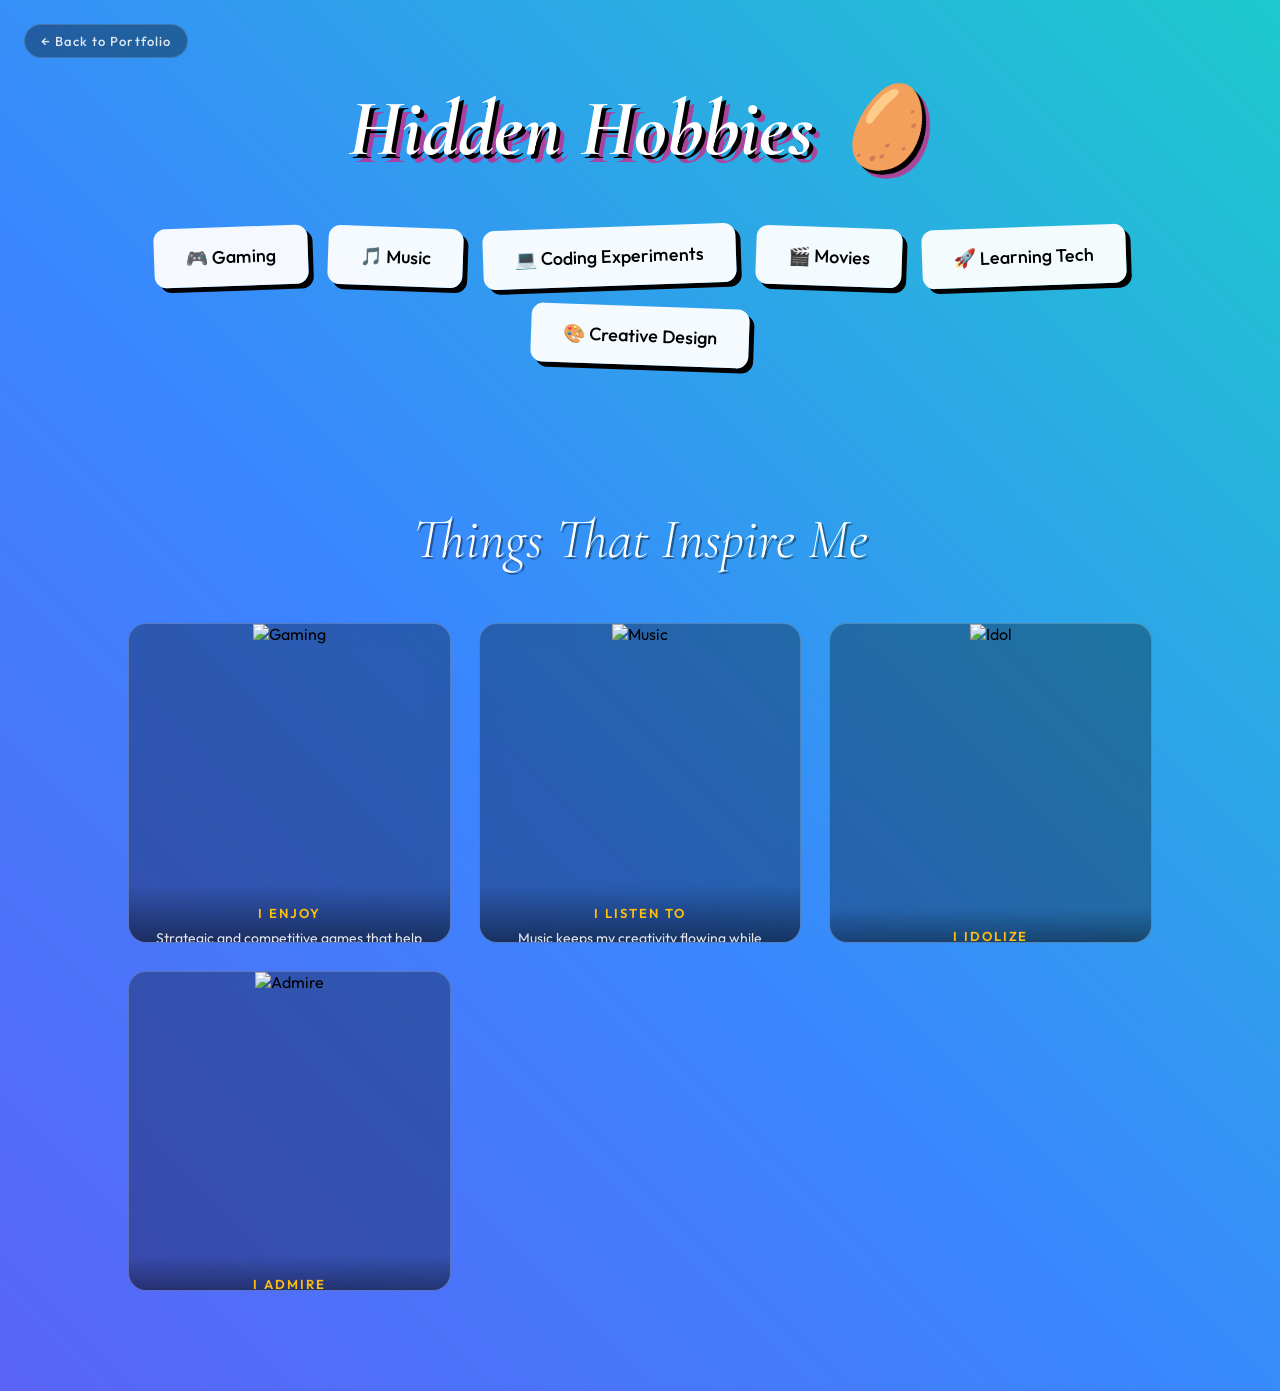
==== Egg.html @ 682d9f8a "Add files via upload" ====
<!DOCTYPE html>
<html lang="en">
<head>
    <meta charset="UTF-8">
    <meta name="viewport" content="width=device-width, initial-scale=1.0">
    <title>🥚 You Found It!</title>
    <link rel="preconnect" href="https://fonts.googleapis.com">
    <link rel="preconnect" href="https://fonts.gstatic.com" crossorigin>
    <link href="https://fonts.googleapis.com/css2?family=Cormorant+Garamond:ital,wght@0,300;1,300&family=Outfit:wght@300;500&display=swap" rel="stylesheet">
    <link rel="stylesheet" href="/egg.css">
</head>
<body>

<a href="/index.html" class="back-link">← Back to Portfolio</a>

<h1 class="graffiti-title">Hidden Hobbies 🥚</h1>

<div class="hobby-container">
    <div class="hobby-card">🎮 Gaming</div>
    <div class="hobby-card">🎵 Music</div>
    <div class="hobby-card">💻 Coding Experiments</div>
    <div class="hobby-card">🎬 Movies</div>
    <div class="hobby-card">🚀 Learning Tech</div>
    <div class="hobby-card">🎨 Creative Design</div>
</div>

<section class="gx-hobby-section">
    <h1 class="gx-hobby-title">Things That Inspire Me</h1>
    <div class="gx-hobby-grid">
        <div class="gx-hobby-card">
            <img src="/portfolioimaged/rdr2.jpg" alt="Gaming">
            <div class="gx-hobby-info">
                <h3>I ENJOY</h3>
                <p>Strategic and competitive games that help me work under pressure.</p>
            </div>
        </div>
        <div class="gx-hobby-card">
            <img src="/portfolioimaged/spb.jpg" alt="Music">
            <div class="gx-hobby-info">
                <h3>I LISTEN TO</h3>
                <p>Music keeps my creativity flowing while coding.</p>
            </div>
        </div>
        <div class="gx-hobby-card">
            <img src="/portfolioimaged/apj.jpg" alt="Idol">
            <div class="gx-hobby-info">
                <h3>I IDOLIZE</h3>
                <p>Inspired by great innovators and builders.</p>
            </div>
        </div>
        <div class="gx-hobby-card">
            <img src="/portfolioimaged/hamilton.jpg" alt="Admire">
            <div class="gx-hobby-info">
                <h3>I ADMIRE</h3>
                <p>I love exploring new tech and ideas.</p>
            </div>
        </div>
    </div>
</section>

</body>
</html>
---- egg.css ----
/* ═══════════════════════════════════════════════════
   EGG PAGE — egg.css
   Fun graffiti aesthetic (intentionally different)
═══════════════════════════════════════════════════ */

*, *::before, *::after { box-sizing: border-box; margin: 0; padding: 0; }

body {
    min-height: 100vh;
    padding: 80px 10% 100px;
    font-family: 'Outfit', Impact, fantasy;

    background: linear-gradient(45deg, #ff006e, #8338ec, #3a86ff, #06ffa5, #ffbe0b);
    background-size: 400% 400%;
    animation: bgmove 10s infinite alternate ease-in-out;

    display: flex;
    flex-direction: column;
    align-items: center;
}

@keyframes bgmove {
    0%   { background-position: 0% 50%; }
    100% { background-position: 100% 50%; }
}

/* ─── Back link ─── */
.back-link {
    position: fixed;
    top: 24px; left: 24px;
    font-size: 13px;
    font-weight: 500;
    letter-spacing: 0.08em;
    color: rgba(255,255,255,0.85);
    text-decoration: none;
    background: rgba(0,0,0,0.35);
    padding: 8px 16px;
    border-radius: 20px;
    backdrop-filter: blur(10px);
    border: 1px solid rgba(255,255,255,0.15);
    transition: background 0.25s, color 0.25s;
    z-index: 100;
}
.back-link:hover { background: rgba(0,0,0,0.6); color: #fff; }

/* ─── Title ─── */
.graffiti-title {
    font-family: 'Cormorant Garamond', Impact, fantasy;
    font-size: clamp(2.5rem, 8vw, 5rem);
    font-style: italic;
    color: white;
    text-shadow: 4px 4px 0 #000, 8px 8px 0 rgba(255,0,110,0.6);
    margin-bottom: 50px;
    text-align: center;
}

/* ─── Hobby cards ─── */
.hobby-container {
    display: flex;
    flex-wrap: wrap;
    gap: 20px;
    justify-content: center;
    margin-bottom: 80px;
}

.hobby-card {
    padding: 18px 32px;
    background: rgba(255,255,255,0.95);
    font-family: 'Outfit', sans-serif;
    font-size: 18px;
    font-weight: 500;
    border-radius: 12px;
    transform: rotate(-2deg);
    box-shadow: 5px 5px 0 #000;
    transition: transform 0.3s cubic-bezier(0.34,1.56,0.64,1), background 0.25s, color 0.25s;
    cursor: default;
}

.hobby-card:nth-child(even) { transform: rotate(2deg); }

.hobby-card:hover {
    transform: rotate(0deg) scale(1.12);
    background: #ff006e;
    color: #fff;
    box-shadow: 6px 6px 0 #000;
}

/* ─── Inspiration grid ─── */
.gx-hobby-section {
    width: 100%;
    padding: 60px 0 0;
    text-align: center;
}

.gx-hobby-title {
    font-family: 'Cormorant Garamond', serif;
    font-size: clamp(2rem, 5vw, 3.5rem);
    font-style: italic;
    font-weight: 300;
    color: #fff;
    margin-bottom: 50px;
    text-shadow: 2px 2px 0 rgba(0,0,0,0.4);
}

.gx-hobby-grid {
    display: grid;
    grid-template-columns: repeat(auto-fit, minmax(240px, 1fr));
    gap: 28px;
}

.gx-hobby-card {
    position: relative;
    height: 320px;
    border-radius: 18px;
    overflow: hidden;
    cursor: pointer;
    background: rgba(0,0,0,0.3);
    backdrop-filter: blur(10px);
    border: 1px solid rgba(255,255,255,0.2);
    transition: transform 0.4s cubic-bezier(0.22,1,0.36,1), box-shadow 0.4s;
}

.gx-hobby-card:hover {
    transform: translateY(-14px) scale(1.03);
    box-shadow: 0 24px 50px rgba(0,0,0,0.5);
}

.gx-hobby-card img {
    width: 100%; height: 100%;
    object-fit: cover;
    transition: transform 0.55s ease;
}

.gx-hobby-card:hover img { transform: scale(1.12); }

/* Info overlay */
.gx-hobby-info {
    position: absolute;
    bottom: 0; left: 0;
    width: 100%;
    padding: 20px;
    background: linear-gradient(to top, rgba(0,0,0,0.85) 0%, transparent 100%);
    transform: translateY(50px);
    transition: transform 0.4s cubic-bezier(0.22,1,0.36,1);
}

.gx-hobby-card:hover .gx-hobby-info { transform: translateY(0); }

.gx-hobby-info h3 {
    font-family: 'Outfit', sans-serif;
    font-size: 13px;
    font-weight: 600;
    letter-spacing: 0.15em;
    text-transform: uppercase;
    color: #ffbe0b;
    margin-bottom: 6px;
}

.gx-hobby-info p {
    font-size: 14px;
    line-height: 1.6;
    color: rgba(255,255,255,0.88);
}

/* Secret trigger (unused on egg page but kept for consistency) */
#secret-trigger { display: none; }
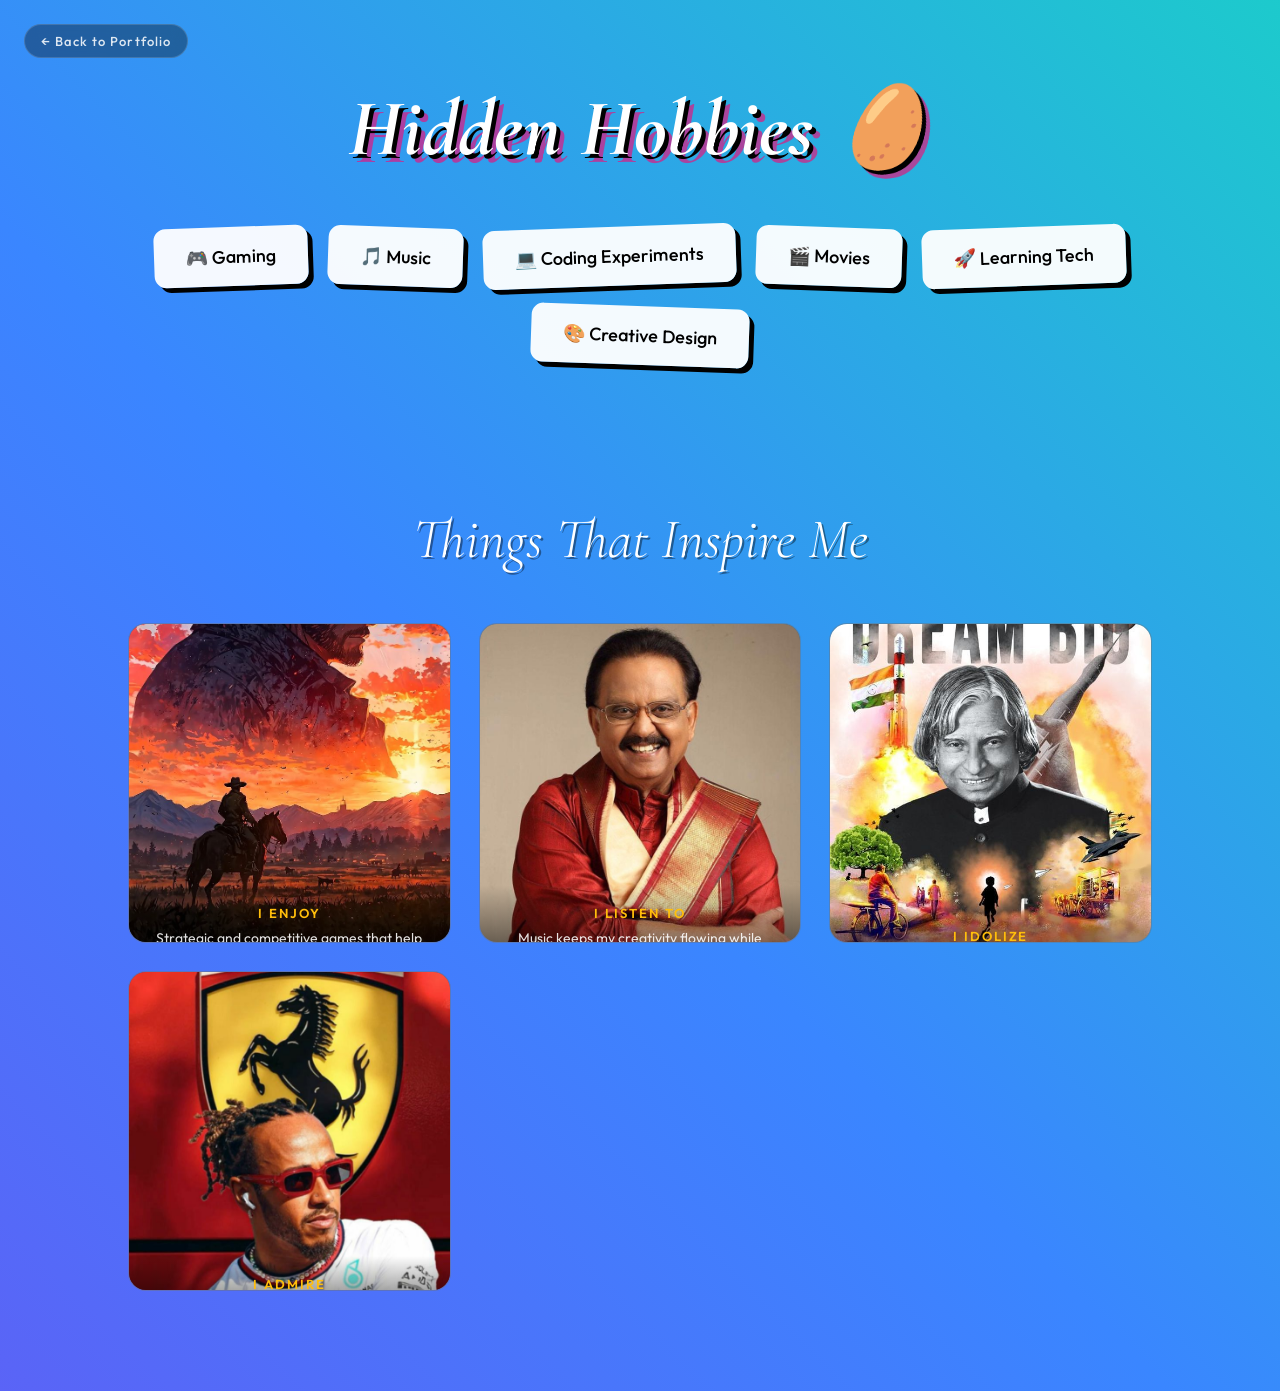
==== commit 4490e83b: "Update Egg.html" ====
--- a/Egg.html
+++ b/Egg.html
@@ -7,7 +7,7 @@
     <link rel="preconnect" href="https://fonts.googleapis.com">
     <link rel="preconnect" href="https://fonts.gstatic.com" crossorigin>
     <link href="https://fonts.googleapis.com/css2?family=Cormorant+Garamond:ital,wght@0,300;1,300&family=Outfit:wght@300;500&display=swap" rel="stylesheet">
-    <link rel="stylesheet" href="/egg.css">
+    <link rel="stylesheet" href="egg.css">
 </head>
 <body>
 
@@ -28,28 +28,28 @@
     <h1 class="gx-hobby-title">Things That Inspire Me</h1>
     <div class="gx-hobby-grid">
         <div class="gx-hobby-card">
-            <img src="/portfolioimaged/rdr2.jpg" alt="Gaming">
+            <img src="portfolioimaged/rdr2.jpg" alt="Gaming">
             <div class="gx-hobby-info">
                 <h3>I ENJOY</h3>
                 <p>Strategic and competitive games that help me work under pressure.</p>
             </div>
         </div>
         <div class="gx-hobby-card">
-            <img src="/portfolioimaged/spb.jpg" alt="Music">
+            <img src="portfolioimaged/spb.jpg" alt="Music">
             <div class="gx-hobby-info">
                 <h3>I LISTEN TO</h3>
                 <p>Music keeps my creativity flowing while coding.</p>
             </div>
         </div>
         <div class="gx-hobby-card">
-            <img src="/portfolioimaged/apj.jpg" alt="Idol">
+            <img src="portfolioimaged/apj.jpg" alt="Idol">
             <div class="gx-hobby-info">
                 <h3>I IDOLIZE</h3>
                 <p>Inspired by great innovators and builders.</p>
             </div>
         </div>
         <div class="gx-hobby-card">
-            <img src="/portfolioimaged/hamilton.jpg" alt="Admire">
+            <img src="portfolioimaged/hamilton.jpg" alt="Admire">
             <div class="gx-hobby-info">
                 <h3>I ADMIRE</h3>
                 <p>I love exploring new tech and ideas.</p>
